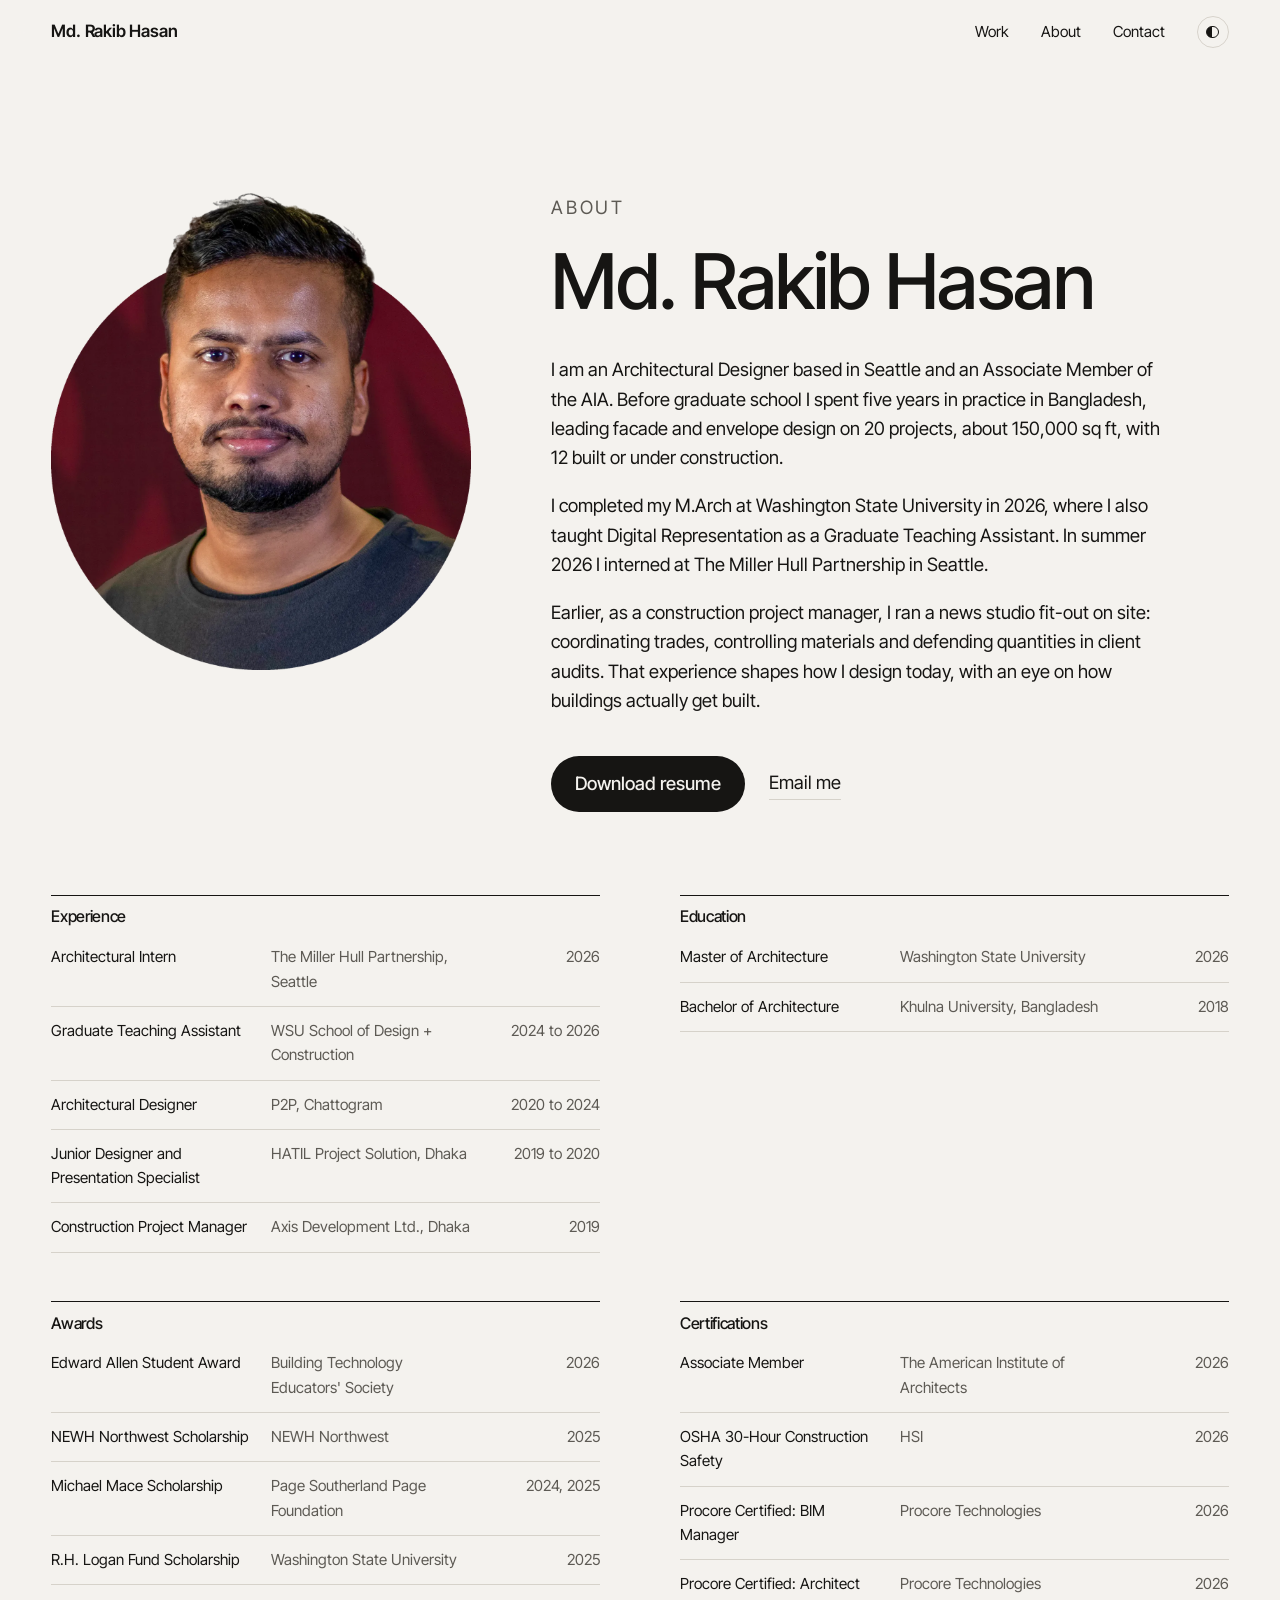
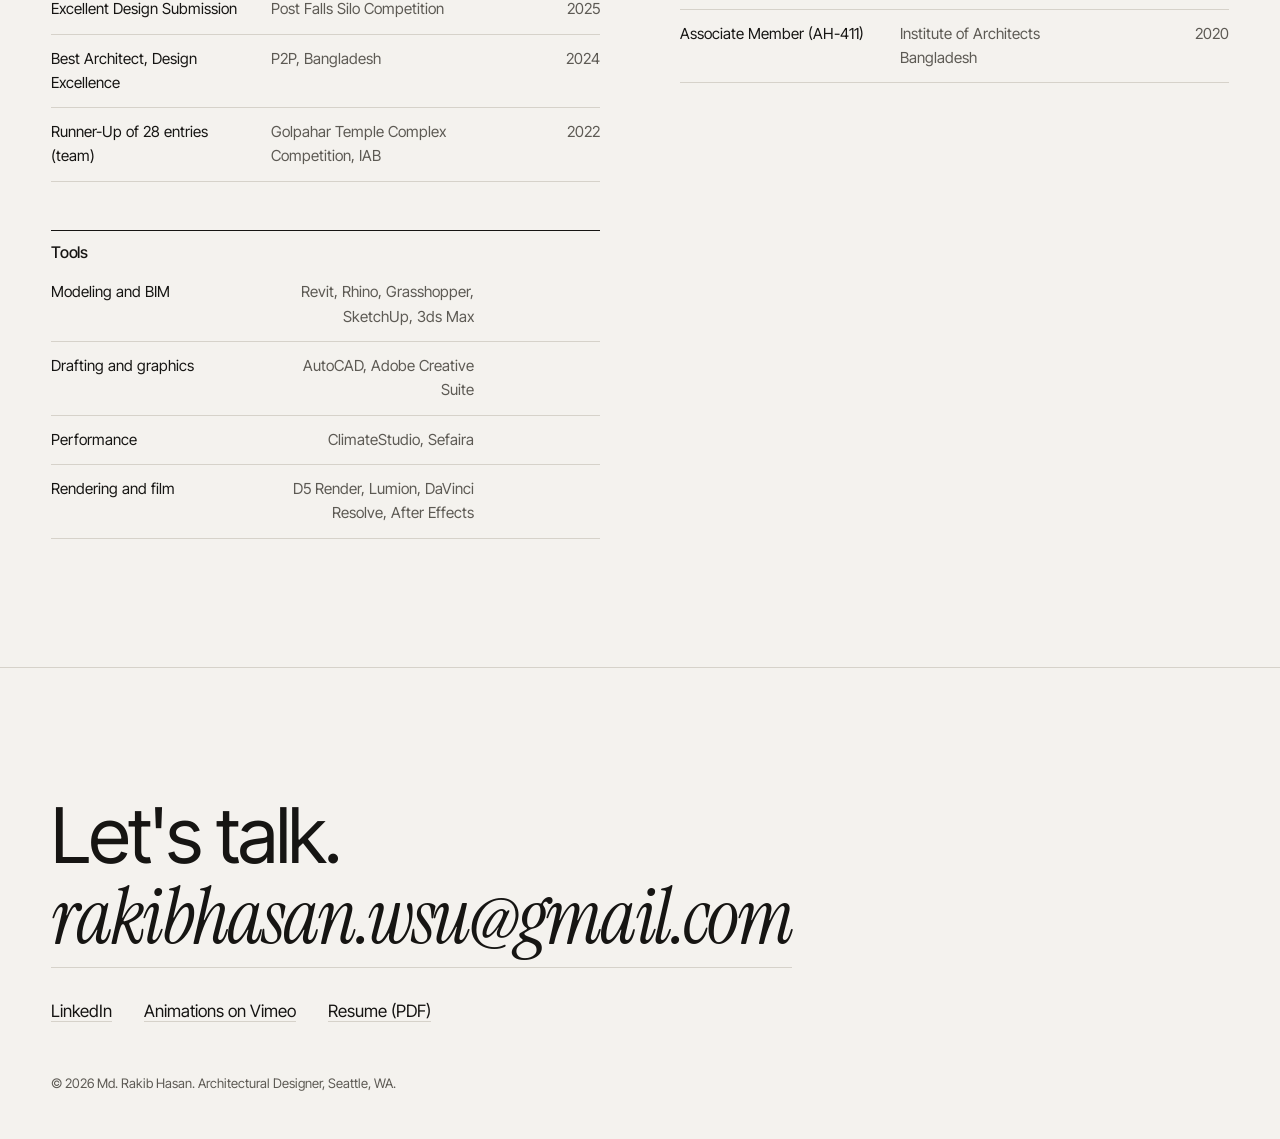
==== docs/about/index.html @ 29827cb5 "Add Washington State University to R.H. Logan award Co-Authored-By: Claude Opus 5 <noreply@anthropic" ====
<!doctype html>
<html lang="en">
<head>
<meta charset="utf-8">
<meta name="viewport" content="width=device-width, initial-scale=1">
<title>About | Md. Rakib Hasan</title>
<meta name="description" content="I am an Architectural Designer based in Seattle and an Associate Member of the AIA. Before graduate school I spent five years in practice in Bangladesh, leading facade and envelope design on 20 projects, about 150,000 sq ft, with 12 built or under construction.">
<link rel="canonical" href="https://rakibhasan.net/about/">
<meta property="og:title" content="About | Md. Rakib Hasan">
<meta property="og:description" content="I am an Architectural Designer based in Seattle and an Associate Member of the AIA. Before graduate school I spent five years in practice in Bangladesh, leading facade and envelope design on 20 projects, about 150,000 sq ft, with 12 built or under construction.">
<meta property="og:type" content="website">
<link rel="icon" href="data:image/svg+xml,%3Csvg xmlns='http://www.w3.org/2000/svg' viewBox='0 0 32 32'%3E%3Crect width='32' height='32' rx='6' fill='%23161513'/%3E%3Ctext x='16' y='22' font-family='Arial' font-size='14' font-weight='700' fill='%23f4f2ee' text-anchor='middle'%3ERH%3C/text%3E%3C/svg%3E">
<link rel="preconnect" href="https://fonts.googleapis.com">
<link rel="preconnect" href="https://fonts.gstatic.com" crossorigin>
<link rel="stylesheet" href="https://fonts.googleapis.com/css2?family=Inter+Tight:wght@300;400;500;600&family=Instrument+Serif:ital@0;1&display=swap">
<link rel="stylesheet" href="../assets/css/style.css">
</head>
<body>
<header class="bar">
  <a class="mark" href="../index.html">Md. Rakib Hasan</a>
  <nav><a href="../index.html#work">Work</a><a href="../about/">About</a><a href="mailto:rakibhasan.wsu@gmail.com">Contact</a>
  <button class="theme" type="button" aria-label="Toggle dark mode"><span></span></button></nav>
</header>
<main>
<section class="about">
  <div class="about-photo reveal"><img class="" src="../assets/img/about/headshot-1200.webp" srcset="../assets/img/about/headshot-1200.webp 1200w, ../assets/img/about/headshot-2400.webp 2400w" sizes="(min-width: 900px) 30vw, 60vw" width="1908" height="2167" alt="Md. Rakib Hasan" fetchpriority="high" decoding="async"></div>
  <div class="about-text">
    <p class="eyebrow">About</p>
    <h1>Md. Rakib Hasan</h1>
    <p>I am an Architectural Designer based in Seattle and an Associate Member of the AIA. Before graduate school I spent five years in practice in Bangladesh, leading facade and envelope design on 20 projects, about 150,000 sq ft, with 12 built or under construction.</p><p>I completed my M.Arch at Washington State University in 2026, where I also taught Digital Representation as a Graduate Teaching Assistant. In summer 2026 I interned at The Miller Hull Partnership in Seattle.</p><p>Earlier, as a construction project manager, I ran a news studio fit-out on site: coordinating trades, controlling materials and defending quantities in client audits. That experience shapes how I design today, with an eye on how buildings actually get built.</p>
    <p class="cta"><a class="btn" href="../assets/Md-Rakib-Hasan-Resume.pdf" target="_blank" rel="noopener">Download resume</a>
    <a class="link" href="mailto:rakibhasan.wsu@gmail.com">Email me</a></p>
  </div>
</section>
<section class="cv">
  <div class="cv-block reveal"><h2>Experience</h2><ul><li><span>Architectural Intern</span><span>The Miller Hull Partnership, Seattle</span><span>2026</span></li><li><span>Graduate Teaching Assistant</span><span>WSU School of Design + Construction</span><span>2024 to 2026</span></li><li><span>Architectural Designer</span><span>P2P, Chattogram</span><span>2020 to 2024</span></li><li><span>Junior Designer and Presentation Specialist</span><span>HATIL Project Solution, Dhaka</span><span>2019 to 2020</span></li><li><span>Construction Project Manager</span><span>Axis Development Ltd., Dhaka</span><span>2019</span></li></ul></div>
  <div class="cv-block reveal"><h2>Education</h2><ul><li><span>Master of Architecture</span><span>Washington State University</span><span>2026</span></li><li><span>Bachelor of Architecture</span><span>Khulna University, Bangladesh</span><span>2018</span></li></ul></div>
  <div class="cv-block reveal"><h2>Awards</h2><ul><li><span>Edward Allen Student Award</span><span>Building Technology Educators&#x27; Society</span><span>2026</span></li><li><span>NEWH Northwest Scholarship</span><span>NEWH Northwest</span><span>2025</span></li><li><span>Michael Mace Scholarship</span><span>Page Southerland Page Foundation</span><span>2024, 2025</span></li><li><span>R.H. Logan Fund Scholarship</span><span>Washington State University</span><span>2025</span></li><li><span>Excellent Design Submission</span><span>Post Falls Silo Competition</span><span>2025</span></li><li><span>Best Architect, Design Excellence</span><span>P2P, Bangladesh</span><span>2024</span></li><li><span>Runner-Up of 28 entries (team)</span><span>Golpahar Temple Complex Competition, IAB</span><span>2022</span></li></ul></div>
  <div class="cv-block reveal"><h2>Certifications</h2><ul><li><span>Associate Member</span><span>The American Institute of Architects</span><span>2026</span></li><li><span>OSHA 30-Hour Construction Safety</span><span>HSI</span><span>2026</span></li><li><span>Procore Certified: BIM Manager</span><span>Procore Technologies</span><span>2026</span></li><li><span>Procore Certified: Architect</span><span>Procore Technologies</span><span>2026</span></li><li><span>Associate Member (AH-411)</span><span>Institute of Architects Bangladesh</span><span>2020</span></li></ul></div>
  <div class="cv-block reveal"><h2>Tools</h2><ul><li><span>Modeling and BIM</span><span>Revit, Rhino, Grasshopper, SketchUp, 3ds Max</span></li><li><span>Drafting and graphics</span><span>AutoCAD, Adobe Creative Suite</span></li><li><span>Performance</span><span>ClimateStudio, Sefaira</span></li><li><span>Rendering and film</span><span>D5 Render, Lumion, DaVinci Resolve, After Effects</span></li></ul></div>
</section>
</main>
<footer class="foot" id="contact">
  <p class="foot-big">Let's talk.<br><a href="mailto:rakibhasan.wsu@gmail.com">rakibhasan.wsu@gmail.com</a></p>
  <ul>
    <li><a href="https://www.linkedin.com/in/rakibwsu" target="_blank" rel="noopener">LinkedIn</a></li>
    <li><a href="https://vimeo.com/showcase/10005099" target="_blank" rel="noopener">Animations on Vimeo</a></li>
    <li><a href="../assets/Md-Rakib-Hasan-Resume.pdf" target="_blank" rel="noopener">Resume (PDF)</a></li>
  </ul>
  <p class="small">&copy; 2026 Md. Rakib Hasan. Architectural Designer, Seattle, WA.</p>
</footer>
<div class="lightbox" hidden><button type="button" aria-label="Close">&times;</button><img alt=""></div>
<script src="../assets/js/main.js"></script>
</body>
</html>
---- docs/assets/css/style.css ----
/* Md. Rakib Hasan portfolio. Tokens first; dark mode swaps tokens only. */
:root {
  --bg: #f4f2ee;
  --bg-2: #ebe8e2;
  --ink: #161513;
  --ink-2: #5d5a54;
  --line: #d6d2ca;
  --accent: #b0512f;
  --sans: "Inter Tight", "Helvetica Neue", Arial, sans-serif;
  --serif: "Instrument Serif", Georgia, "Times New Roman", serif;
  --pad: clamp(1.25rem, 4vw, 3.5rem);
  --max: 1440px;
  color-scheme: light;
}
:root[data-theme="dark"] {
  --bg: #121210; --bg-2: #1c1b19; --ink: #efece6; --ink-2: #a19d95; --line: #2f2d29; --accent: #e0835d;
  color-scheme: dark;
}
@media (prefers-color-scheme: dark) {
  :root:not([data-theme="light"]) {
    --bg: #121210; --bg-2: #1c1b19; --ink: #efece6; --ink-2: #a19d95; --line: #2f2d29; --accent: #e0835d;
    color-scheme: dark;
  }
}

*, *::before, *::after { box-sizing: border-box; }
html { scroll-behavior: smooth; }
body {
  margin: 0; background: var(--bg); color: var(--ink);
  font: 400 1.0625rem/1.6 var(--sans); -webkit-font-smoothing: antialiased;
  transition: background .3s, color .3s;
}
img { display: block; max-width: 100%; height: auto; }
a { color: inherit; text-decoration: none; }
h1, h2, h3 { font-weight: 500; letter-spacing: -0.02em; line-height: 1.05; margin: 0; }
em { font-family: var(--serif); font-style: italic; font-weight: 400; }
.eyebrow { font-size: .78rem; letter-spacing: .14em; text-transform: uppercase; color: var(--ink-2); margin: 0 0 1.25rem; }
.small { font-size: .82rem; color: var(--ink-2); }

/* Top bar */
.bar {
  position: sticky; top: 0; z-index: 20; display: flex; justify-content: space-between; align-items: center;
  padding: 1rem var(--pad); background: color-mix(in srgb, var(--bg) 82%, transparent);
  backdrop-filter: blur(14px); -webkit-backdrop-filter: blur(14px); border-bottom: 1px solid transparent;
  transition: border-color .3s;
}
.bar.scrolled { border-color: var(--line); }
.mark { font-weight: 600; letter-spacing: -0.01em; }
.bar nav { display: flex; gap: clamp(1rem, 2.5vw, 2rem); align-items: center; font-size: .95rem; }
.bar nav a { position: relative; }
.bar nav a::after { content: ""; position: absolute; left: 0; bottom: -2px; width: 100%; height: 1px; background: currentColor; transform: scaleX(0); transform-origin: left; transition: transform .3s; }
.bar nav a:hover::after { transform: scaleX(1); }
@media (max-width: 480px) {
  .bar nav { gap: .9rem; font-size: .88rem; }
  .bar nav a[href^="mailto:"] { display: none; }
}
.theme { width: 2rem; height: 2rem; border: 1px solid var(--line); border-radius: 50%; background: none; cursor: pointer; display: grid; place-items: center; padding: 0; }
.theme span { width: .8rem; height: .8rem; border-radius: 50%; background: linear-gradient(90deg, var(--ink) 50%, transparent 50%); border: 1.5px solid var(--ink); }

/* Home intro */
.intro { max-width: var(--max); margin: 0 auto; padding: clamp(4rem, 12vw, 10rem) var(--pad) clamp(3rem, 8vw, 6rem); }
.intro h1 { font-size: clamp(2.6rem, 7.2vw, 6.6rem); max-width: 14ch; }
.lede { font-size: clamp(1.1rem, 1.6vw, 1.35rem); color: var(--ink-2); max-width: 46ch; margin: 2rem 0 0; }
.cta { display: flex; gap: 1.5rem; align-items: center; margin-top: 2.5rem; flex-wrap: wrap; }
.btn { background: var(--ink); color: var(--bg); padding: .85rem 1.5rem; border-radius: 999px; font-weight: 500; transition: transform .2s, background .2s; }
.btn:hover { transform: translateY(-2px); background: var(--accent); }
.link { border-bottom: 1px solid var(--line); padding-bottom: 2px; }
.link:hover { border-color: var(--ink); }

/* Work grid */
.work { max-width: var(--max); margin: 0 auto; padding: 0 var(--pad) clamp(4rem, 10vw, 8rem); }
.section-head { display: flex; justify-content: space-between; align-items: baseline; border-top: 1px solid var(--line); padding-top: 1rem; margin-bottom: 2.5rem; color: var(--ink-2); }
.section-head h2 { font-size: 1rem; color: var(--ink); }
.work-grid { list-style: none; margin: 0; padding: 0; display: grid; gap: clamp(2.5rem, 5vw, 4.5rem) clamp(1.25rem, 3vw, 2.5rem); grid-template-columns: 1fr; }
@media (min-width: 900px) {
  .work-grid { grid-template-columns: repeat(2, 1fr); }
  .work-item:first-child { grid-column: 1 / -1; }
  .work-item:nth-child(3n + 4) { grid-column: 1 / -1; }
}
.work-item figure { margin: 0; overflow: hidden; border-radius: 4px; background: var(--bg-2); aspect-ratio: 4 / 3; }
.work-item:first-child figure { aspect-ratio: 21 / 9; }
.work-item figure img { width: 100%; height: 100%; object-fit: cover; transition: transform 1.2s cubic-bezier(.2,.7,.2,1); }
.work-item a:hover img { transform: scale(1.04); }
.work-meta { display: grid; grid-template-columns: auto 1fr; column-gap: 1rem; margin-top: 1rem; align-items: baseline; }
.work-meta .num { font-size: .8rem; color: var(--ink-2); grid-row: span 2; }
.work-meta h3 { font-size: clamp(1.5rem, 2.6vw, 2.2rem); }
.work-meta p { margin: .25rem 0 0; color: var(--ink-2); font-size: .95rem; }

/* Project page */
.project-hero { position: relative; height: min(88vh, 900px); overflow: hidden; background: #000; }
.hero-img { width: 100%; height: 100%; object-fit: cover; opacity: .92; }
.hero-title { position: absolute; inset: auto 0 0 0; padding: clamp(2rem, 6vw, 4.5rem) var(--pad); color: #f4f2ee; background: linear-gradient(transparent, rgba(0,0,0,.55)); }
.hero-title .eyebrow { color: rgba(244,242,238,.75); }
.hero-title h1 { font-size: clamp(3rem, 10vw, 9rem); }
.hero-title p:last-child { font-family: var(--serif); font-style: italic; font-size: clamp(1.25rem, 2.4vw, 2rem); margin: .5rem 0 0; }

.project-intro { max-width: var(--max); margin: 0 auto; padding: clamp(3rem, 8vw, 6rem) var(--pad); display: grid; gap: 3rem; }
@media (min-width: 900px) { .project-intro { grid-template-columns: 1fr 2fr; } }
.meta { margin: 0; display: grid; gap: 1rem; align-content: start; }
.meta div { border-top: 1px solid var(--line); padding-top: .6rem; }
.meta dt { font-size: .75rem; letter-spacing: .12em; text-transform: uppercase; color: var(--ink-2); }
.meta dd { margin: .2rem 0 0; }
.intro-text p { font-size: clamp(1.15rem, 1.7vw, 1.45rem); line-height: 1.5; margin: 0 0 1.25rem; max-width: 52ch; }
.facts { display: grid; grid-template-columns: repeat(auto-fit, minmax(180px, 1fr)); gap: 1.25rem; margin-top: 2.5rem; }
.fact { background: var(--bg-2); border-radius: 4px; padding: 1.1rem 1.25rem; }
.fact span { display: block; font-size: .75rem; letter-spacing: .12em; text-transform: uppercase; color: var(--ink-2); }
.fact strong { display: block; font-weight: 500; font-size: 1.1rem; margin-top: .35rem; line-height: 1.3; }

.chapter { max-width: var(--max); margin: 0 auto; padding: 0 var(--pad) clamp(3.5rem, 8vw, 6.5rem); }
.chapter-text { display: grid; gap: 1rem; border-top: 1px solid var(--line); padding-top: 1.25rem; margin-bottom: 2rem; }
@media (min-width: 900px) { .chapter-text { grid-template-columns: 1fr 2fr; } }
.chapter-text h2 { font-size: clamp(1.6rem, 3vw, 2.4rem); }
.chapter-text p { margin: 0; color: var(--ink-2); max-width: 60ch; }
.chapter-figs { display: grid; gap: 2rem; }
figure { margin: 0; }
figcaption { font-size: .85rem; color: var(--ink-2); margin-top: .6rem; }
.zoom img { cursor: zoom-in; border-radius: 4px; background: #fff; }

.gallery { max-width: var(--max); margin: 0 auto; padding: 0 var(--pad) clamp(3.5rem, 8vw, 6rem); }
.gallery h2, .table-wrap h2 { font-size: clamp(1.6rem, 3vw, 2.4rem); border-top: 1px solid var(--line); padding-top: 1.25rem; margin-bottom: 2rem; }
.masonry { columns: 2 220px; column-gap: 1.25rem; }
@media (min-width: 1100px) { .masonry { columns: 4; } }
.masonry figure { break-inside: avoid; margin-bottom: 1.5rem; }
.masonry figcaption strong { display: block; color: var(--ink); font-weight: 500; }

.table-wrap { max-width: var(--max); margin: 0 auto; padding: 0 var(--pad) clamp(3.5rem, 8vw, 6rem); }
.scroll { overflow-x: auto; }
table { width: 100%; border-collapse: collapse; font-size: .95rem; min-width: 640px; }
th { text-align: left; font-weight: 500; font-size: .75rem; letter-spacing: .12em; text-transform: uppercase; color: var(--ink-2); padding: .6rem .75rem .6rem 0; border-bottom: 1px solid var(--ink); }
td { padding: .7rem .75rem .7rem 0; border-bottom: 1px solid var(--line); }

.next { display: block; max-width: var(--max); margin: 0 auto; padding: clamp(3rem, 8vw, 6rem) var(--pad); border-top: 1px solid var(--line); }
.next span { display: block; color: var(--ink-2); font-size: .9rem; }
.next strong { font-weight: 500; font-size: clamp(2.5rem, 8vw, 7rem); letter-spacing: -0.03em; line-height: 1; transition: color .3s; }
.next:hover strong { color: var(--accent); }

/* About */
.about { max-width: var(--max); margin: 0 auto; padding: clamp(3rem, 10vw, 8rem) var(--pad) 4rem; display: grid; gap: clamp(2rem, 6vw, 5rem); align-items: start; }
@media (min-width: 900px) { .about { grid-template-columns: 1fr 1.6fr; } }
.about-photo img { width: min(100%, 420px); height: auto; }
.about-text h1 { font-size: clamp(2.6rem, 6vw, 5rem); margin-bottom: 2rem; }
.about-text p { font-size: 1.15rem; max-width: 56ch; }
.cv { max-width: var(--max); margin: 0 auto; padding: 0 var(--pad) clamp(4rem, 10vw, 8rem); display: grid; gap: 3rem; }
@media (min-width: 900px) { .cv { grid-template-columns: repeat(2, 1fr); column-gap: 5rem; } }
.cv h2 { font-size: 1rem; border-top: 1px solid var(--ink); padding-top: .8rem; margin-bottom: .5rem; }
.cv ul { list-style: none; margin: 0; padding: 0; }
.cv li { display: grid; grid-template-columns: 1.3fr 1.3fr .7fr; gap: 1rem; padding: .75rem 0; border-bottom: 1px solid var(--line); font-size: .95rem; }
.cv li span:not(:first-child) { color: var(--ink-2); }
.cv li span:last-child { text-align: right; }

/* Footer */
.foot { max-width: var(--max); margin: 0 auto; padding: clamp(4rem, 10vw, 8rem) var(--pad) 2rem; border-top: 1px solid var(--line); }
.foot-big { font-size: clamp(2.2rem, 6vw, 5rem); letter-spacing: -0.03em; line-height: 1.05; margin: 0 0 2.5rem; }
.foot-big a { font-family: var(--serif); font-style: italic; border-bottom: 1px solid var(--line); overflow-wrap: anywhere; }
.foot-big a:hover { color: var(--accent); }
.foot ul { list-style: none; padding: 0; margin: 0 0 3rem; display: flex; gap: 2rem; flex-wrap: wrap; }
.foot li a { border-bottom: 1px solid var(--line); }

/* Lightbox */
.lightbox { position: fixed; inset: 0; z-index: 50; background: rgba(10,10,9,.94); display: grid; place-items: center; padding: 3vw; overflow: auto; }
.lightbox[hidden] { display: none; }
.lightbox img { max-width: 100%; max-height: 92vh; object-fit: contain; cursor: zoom-out; }
.lightbox.full img { max-width: none; max-height: none; width: 220%; }
.lightbox button { position: fixed; top: 1rem; right: 1.25rem; background: none; border: 0; color: #fff; font-size: 2.5rem; cursor: pointer; line-height: 1; }

/* Motion */
/* Content stays visible unless JS is running and can reveal it. */
.js .reveal { opacity: 0; transform: translateY(24px); transition: opacity .9s ease, transform .9s cubic-bezier(.2,.7,.2,1); }
.js .reveal.in { opacity: 1; transform: none; }
@media (prefers-reduced-motion: reduce) {
  html { scroll-behavior: auto; }
  .reveal { opacity: 1; transform: none; transition: none; }
  .work-item figure img { transition: none; }
}
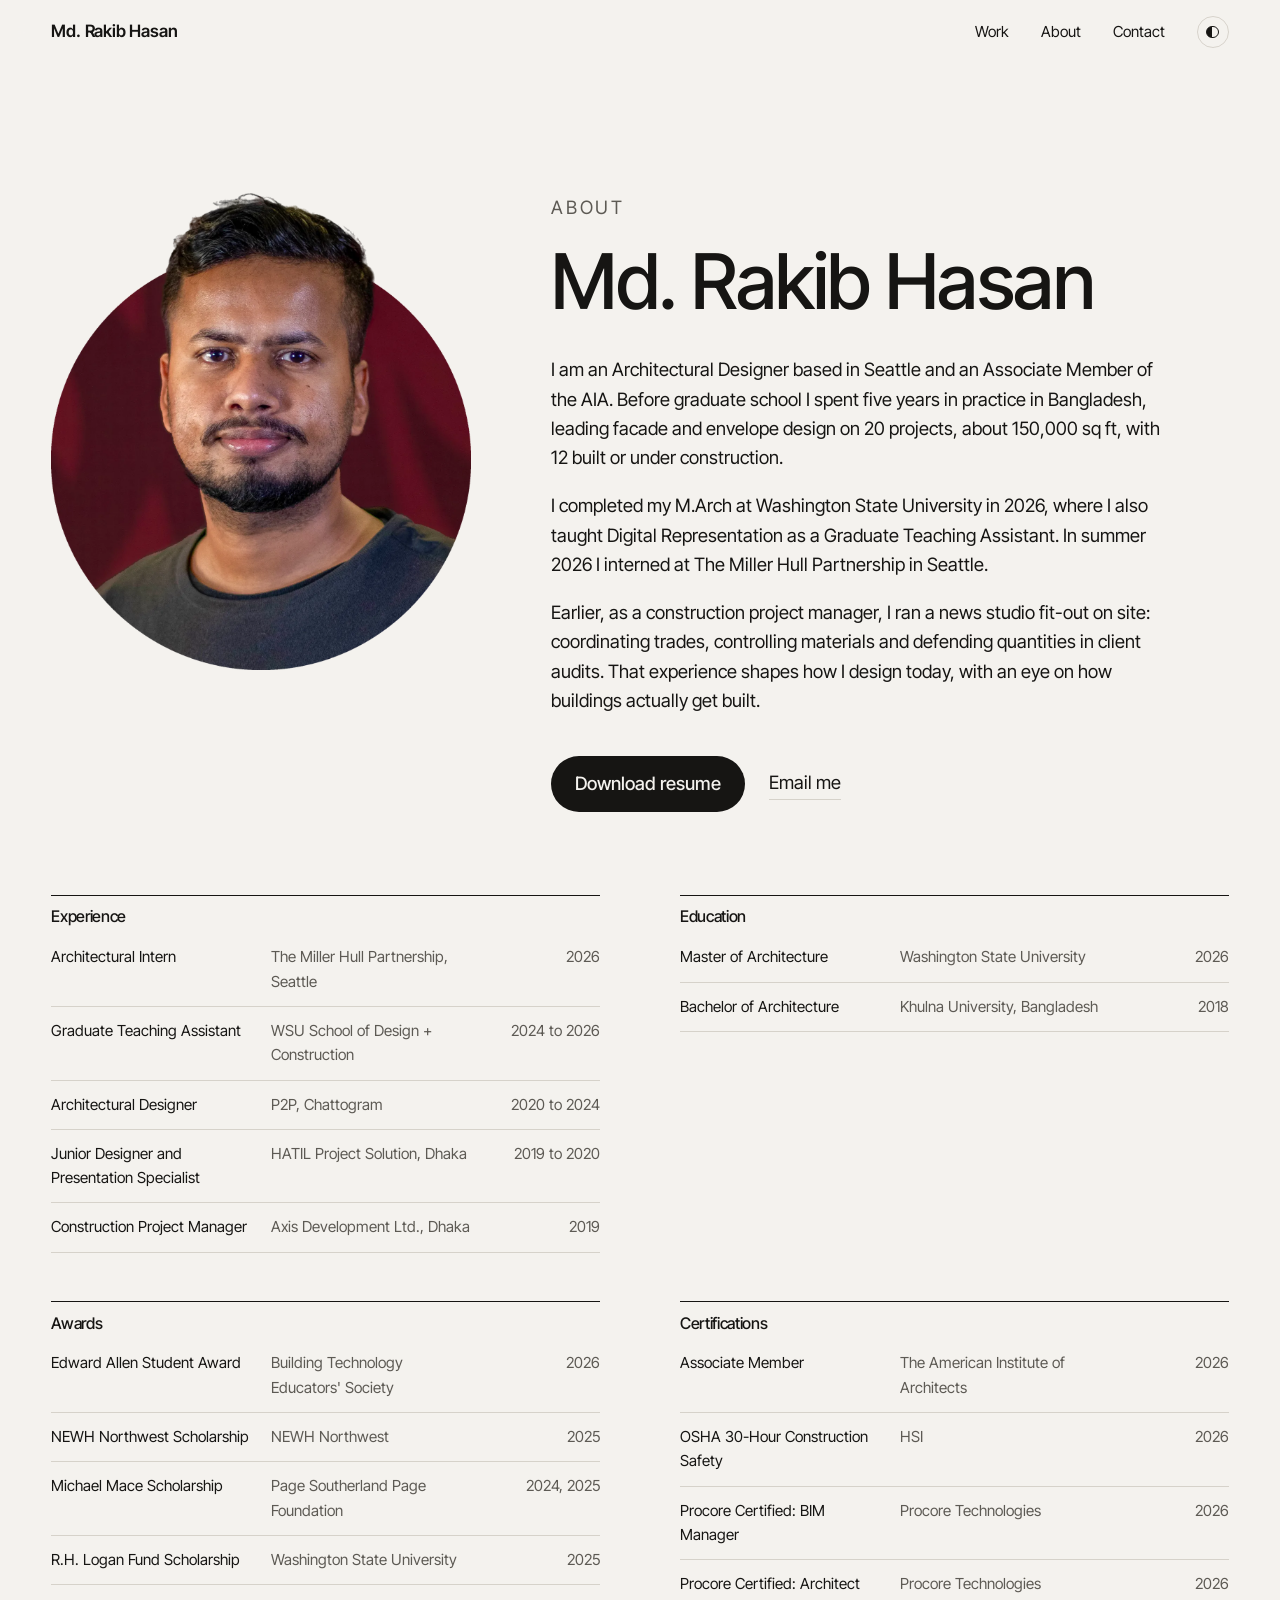
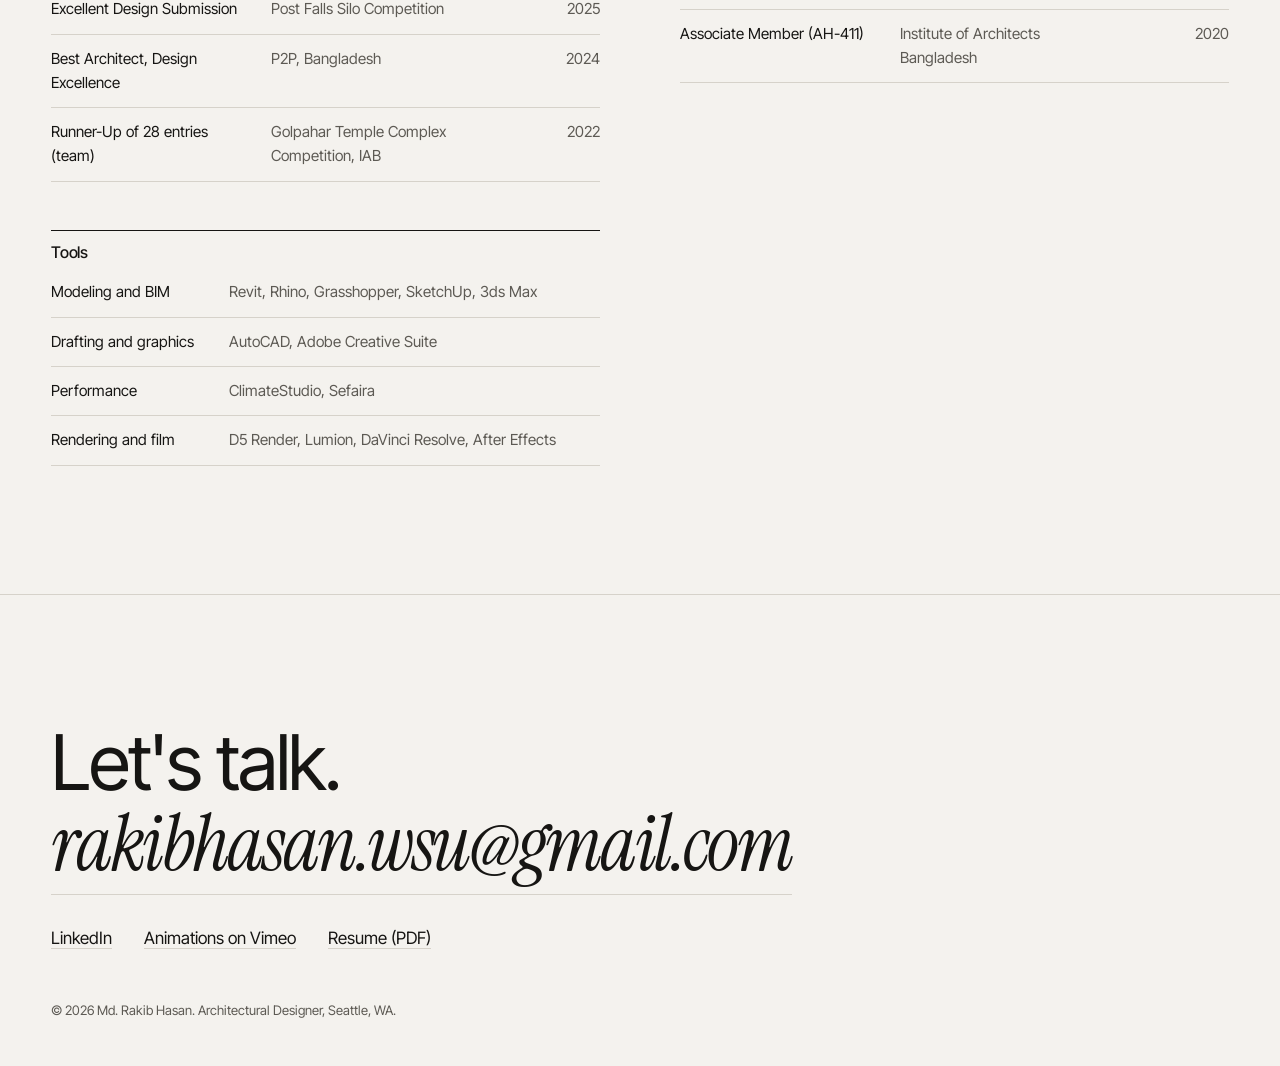
==== commit b6a3370b: "Give About page Tools list its own two-column layout Co-Authored-By: Claude Opus 5 <noreply@anthropi" ====
--- a/docs/about/index.html
+++ b/docs/about/index.html
@@ -37,7 +37,7 @@
   <div class="cv-block reveal"><h2>Education</h2><ul><li><span>Master of Architecture</span><span>Washington State University</span><span>2026</span></li><li><span>Bachelor of Architecture</span><span>Khulna University, Bangladesh</span><span>2018</span></li></ul></div>
   <div class="cv-block reveal"><h2>Awards</h2><ul><li><span>Edward Allen Student Award</span><span>Building Technology Educators&#x27; Society</span><span>2026</span></li><li><span>NEWH Northwest Scholarship</span><span>NEWH Northwest</span><span>2025</span></li><li><span>Michael Mace Scholarship</span><span>Page Southerland Page Foundation</span><span>2024, 2025</span></li><li><span>R.H. Logan Fund Scholarship</span><span>Washington State University</span><span>2025</span></li><li><span>Excellent Design Submission</span><span>Post Falls Silo Competition</span><span>2025</span></li><li><span>Best Architect, Design Excellence</span><span>P2P, Bangladesh</span><span>2024</span></li><li><span>Runner-Up of 28 entries (team)</span><span>Golpahar Temple Complex Competition, IAB</span><span>2022</span></li></ul></div>
   <div class="cv-block reveal"><h2>Certifications</h2><ul><li><span>Associate Member</span><span>The American Institute of Architects</span><span>2026</span></li><li><span>OSHA 30-Hour Construction Safety</span><span>HSI</span><span>2026</span></li><li><span>Procore Certified: BIM Manager</span><span>Procore Technologies</span><span>2026</span></li><li><span>Procore Certified: Architect</span><span>Procore Technologies</span><span>2026</span></li><li><span>Associate Member (AH-411)</span><span>Institute of Architects Bangladesh</span><span>2020</span></li></ul></div>
-  <div class="cv-block reveal"><h2>Tools</h2><ul><li><span>Modeling and BIM</span><span>Revit, Rhino, Grasshopper, SketchUp, 3ds Max</span></li><li><span>Drafting and graphics</span><span>AutoCAD, Adobe Creative Suite</span></li><li><span>Performance</span><span>ClimateStudio, Sefaira</span></li><li><span>Rendering and film</span><span>D5 Render, Lumion, DaVinci Resolve, After Effects</span></li></ul></div>
+  <div class="cv-block cv-tools reveal"><h2>Tools</h2><ul><li><span>Modeling and BIM</span><span>Revit, Rhino, Grasshopper, SketchUp, 3ds Max</span></li><li><span>Drafting and graphics</span><span>AutoCAD, Adobe Creative Suite</span></li><li><span>Performance</span><span>ClimateStudio, Sefaira</span></li><li><span>Rendering and film</span><span>D5 Render, Lumion, DaVinci Resolve, After Effects</span></li></ul></div>
 </section>
 </main>
 <footer class="foot" id="contact">
--- a/docs/assets/css/style.css
+++ b/docs/assets/css/style.css
@@ -147,6 +147,9 @@
 .cv li { display: grid; grid-template-columns: 1.3fr 1.3fr .7fr; gap: 1rem; padding: .75rem 0; border-bottom: 1px solid var(--line); font-size: .95rem; }
 .cv li span:not(:first-child) { color: var(--ink-2); }
 .cv li span:last-child { text-align: right; }
+/* Tools: category + tool list only, no organization or year column */
+.cv-tools li { grid-template-columns: 1fr 2.3fr; }
+.cv-tools li span:last-child { text-align: left; }
 
 /* Footer */
 .foot { max-width: var(--max); margin: 0 auto; padding: clamp(4rem, 10vw, 8rem) var(--pad) 2rem; border-top: 1px solid var(--line); }
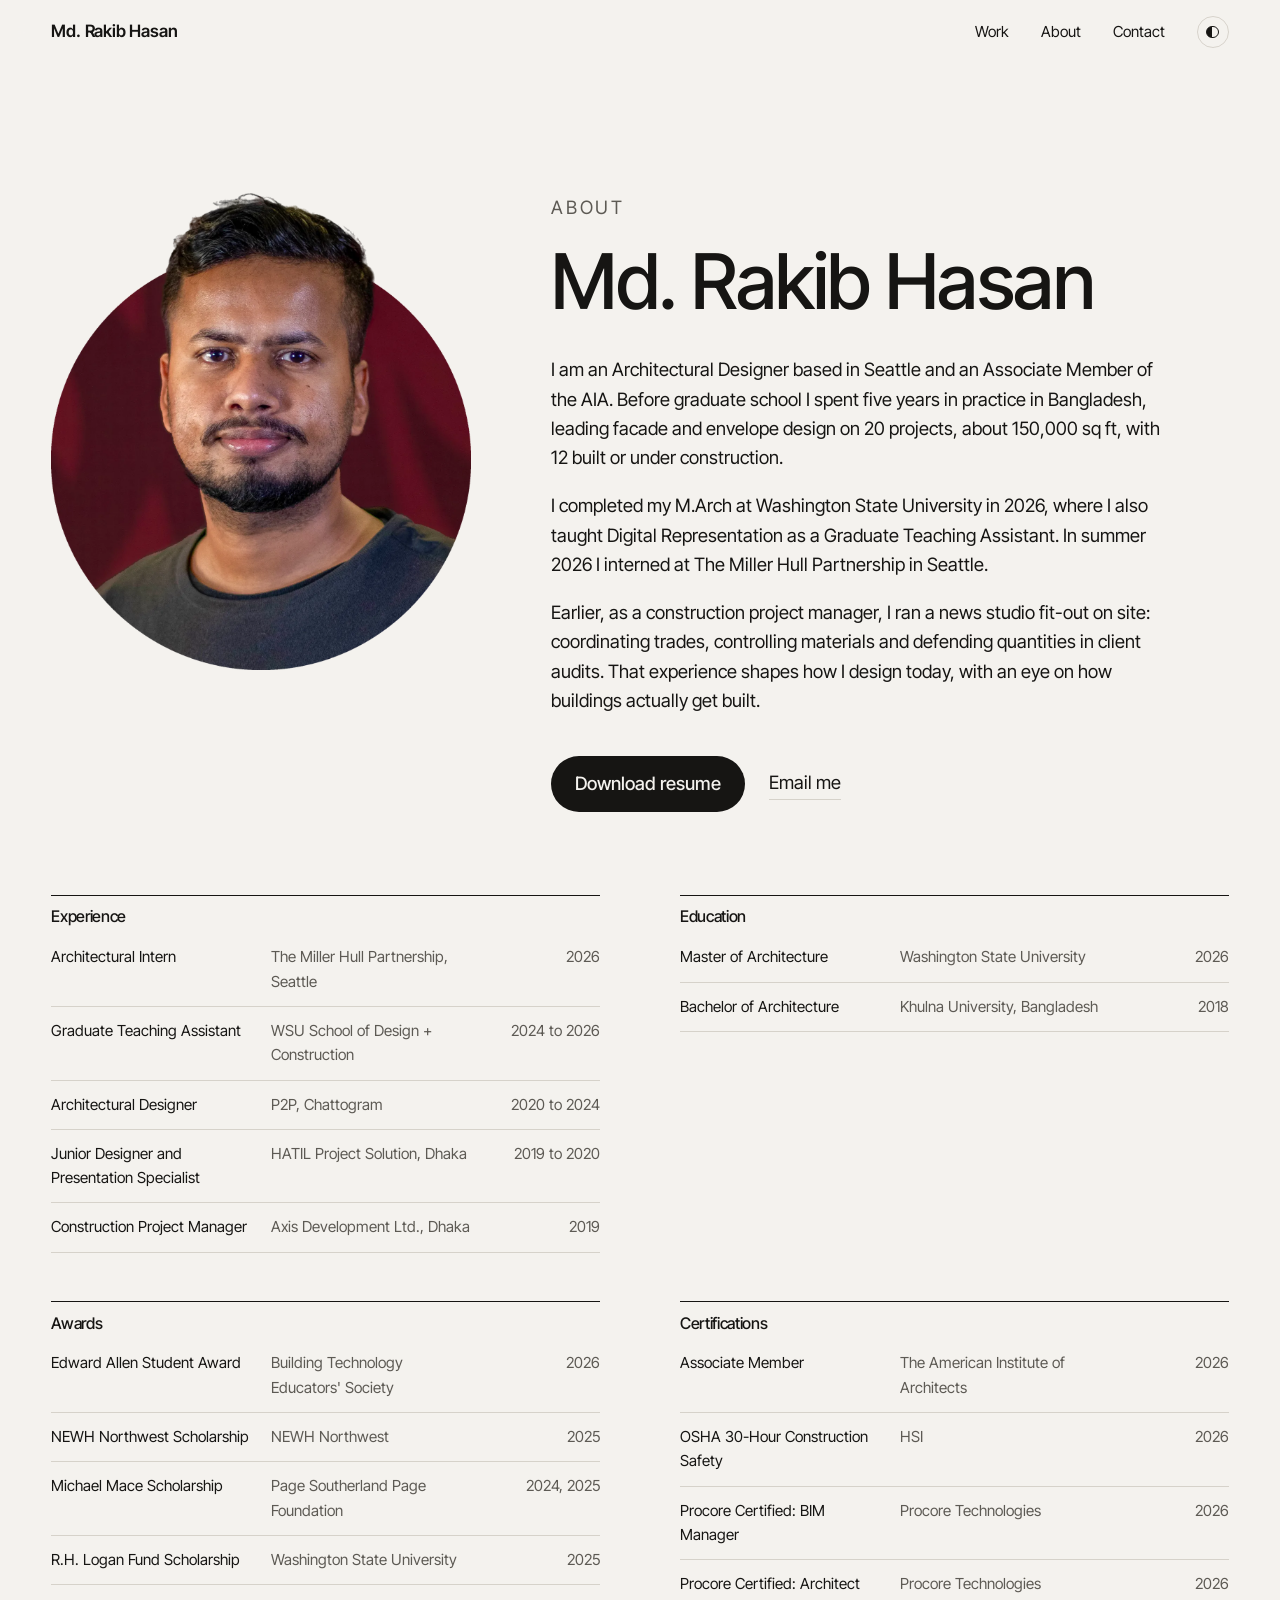
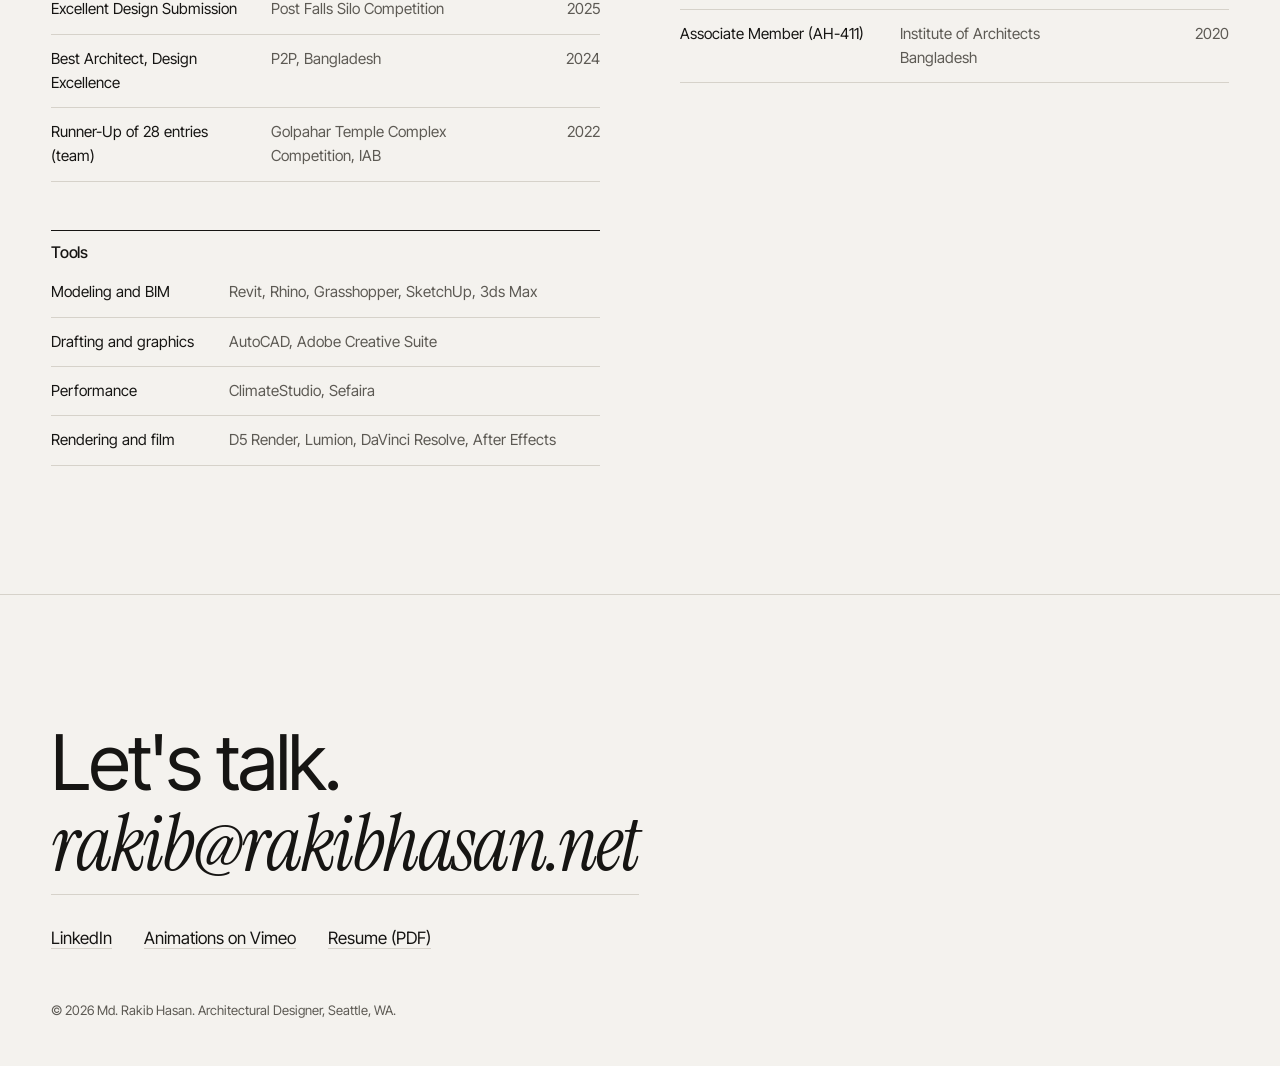
==== commit 0bccf77f: "Use rakib@rakibhasan.net as the public email Co-Authored-By: Claude Opus 5 <noreply@anthropic.com>" ====
--- a/docs/about/index.html
+++ b/docs/about/index.html
@@ -18,7 +18,7 @@
 <body>
 <header class="bar">
   <a class="mark" href="../index.html">Md. Rakib Hasan</a>
-  <nav><a href="../index.html#work">Work</a><a href="../about/">About</a><a href="mailto:rakibhasan.wsu@gmail.com">Contact</a>
+  <nav><a href="../index.html#work">Work</a><a href="../about/">About</a><a href="mailto:rakib@rakibhasan.net">Contact</a>
   <button class="theme" type="button" aria-label="Toggle dark mode"><span></span></button></nav>
 </header>
 <main>
@@ -29,7 +29,7 @@
     <h1>Md. Rakib Hasan</h1>
     <p>I am an Architectural Designer based in Seattle and an Associate Member of the AIA. Before graduate school I spent five years in practice in Bangladesh, leading facade and envelope design on 20 projects, about 150,000 sq ft, with 12 built or under construction.</p><p>I completed my M.Arch at Washington State University in 2026, where I also taught Digital Representation as a Graduate Teaching Assistant. In summer 2026 I interned at The Miller Hull Partnership in Seattle.</p><p>Earlier, as a construction project manager, I ran a news studio fit-out on site: coordinating trades, controlling materials and defending quantities in client audits. That experience shapes how I design today, with an eye on how buildings actually get built.</p>
     <p class="cta"><a class="btn" href="../assets/Md-Rakib-Hasan-Resume.pdf" target="_blank" rel="noopener">Download resume</a>
-    <a class="link" href="mailto:rakibhasan.wsu@gmail.com">Email me</a></p>
+    <a class="link" href="mailto:rakib@rakibhasan.net">Email me</a></p>
   </div>
 </section>
 <section class="cv">
@@ -41,7 +41,7 @@
 </section>
 </main>
 <footer class="foot" id="contact">
-  <p class="foot-big">Let's talk.<br><a href="mailto:rakibhasan.wsu@gmail.com">rakibhasan.wsu@gmail.com</a></p>
+  <p class="foot-big">Let's talk.<br><a href="mailto:rakib@rakibhasan.net">rakib@rakibhasan.net</a></p>
   <ul>
     <li><a href="https://www.linkedin.com/in/rakibwsu" target="_blank" rel="noopener">LinkedIn</a></li>
     <li><a href="https://vimeo.com/showcase/10005099" target="_blank" rel="noopener">Animations on Vimeo</a></li>
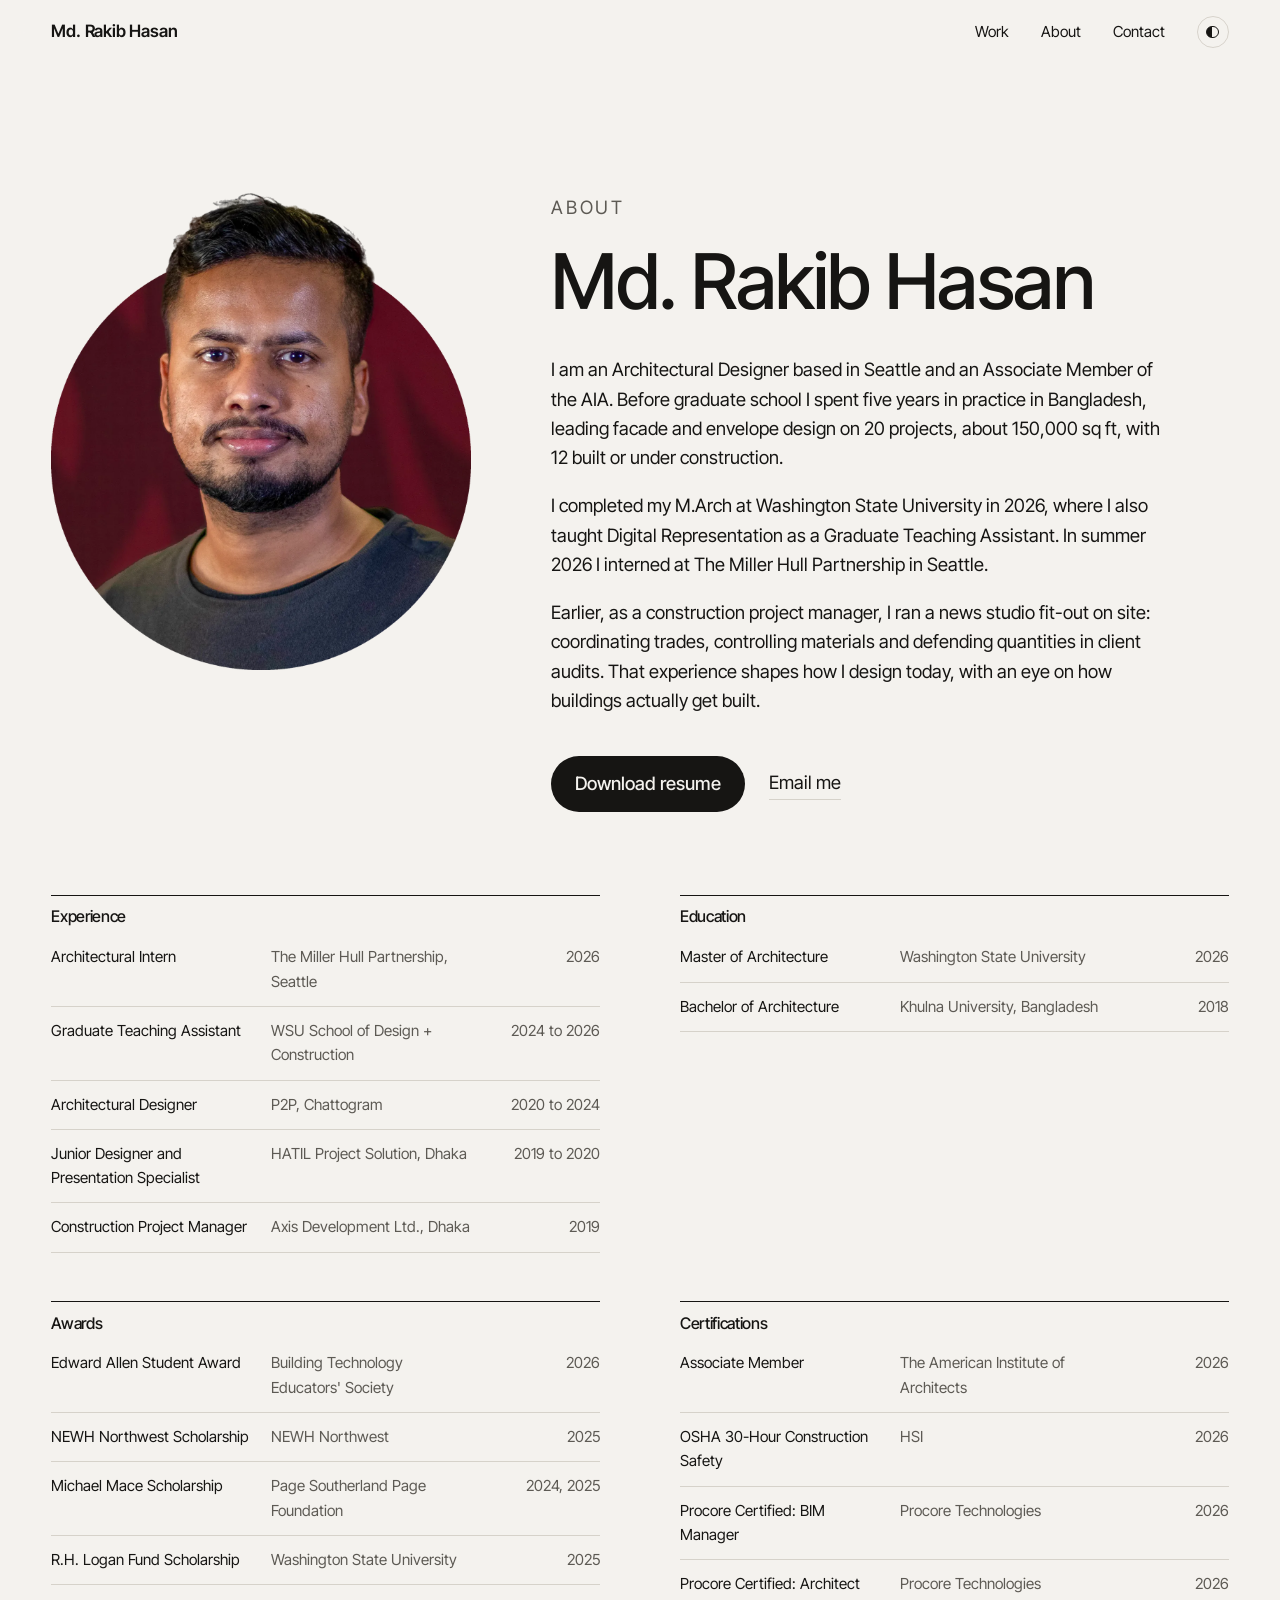
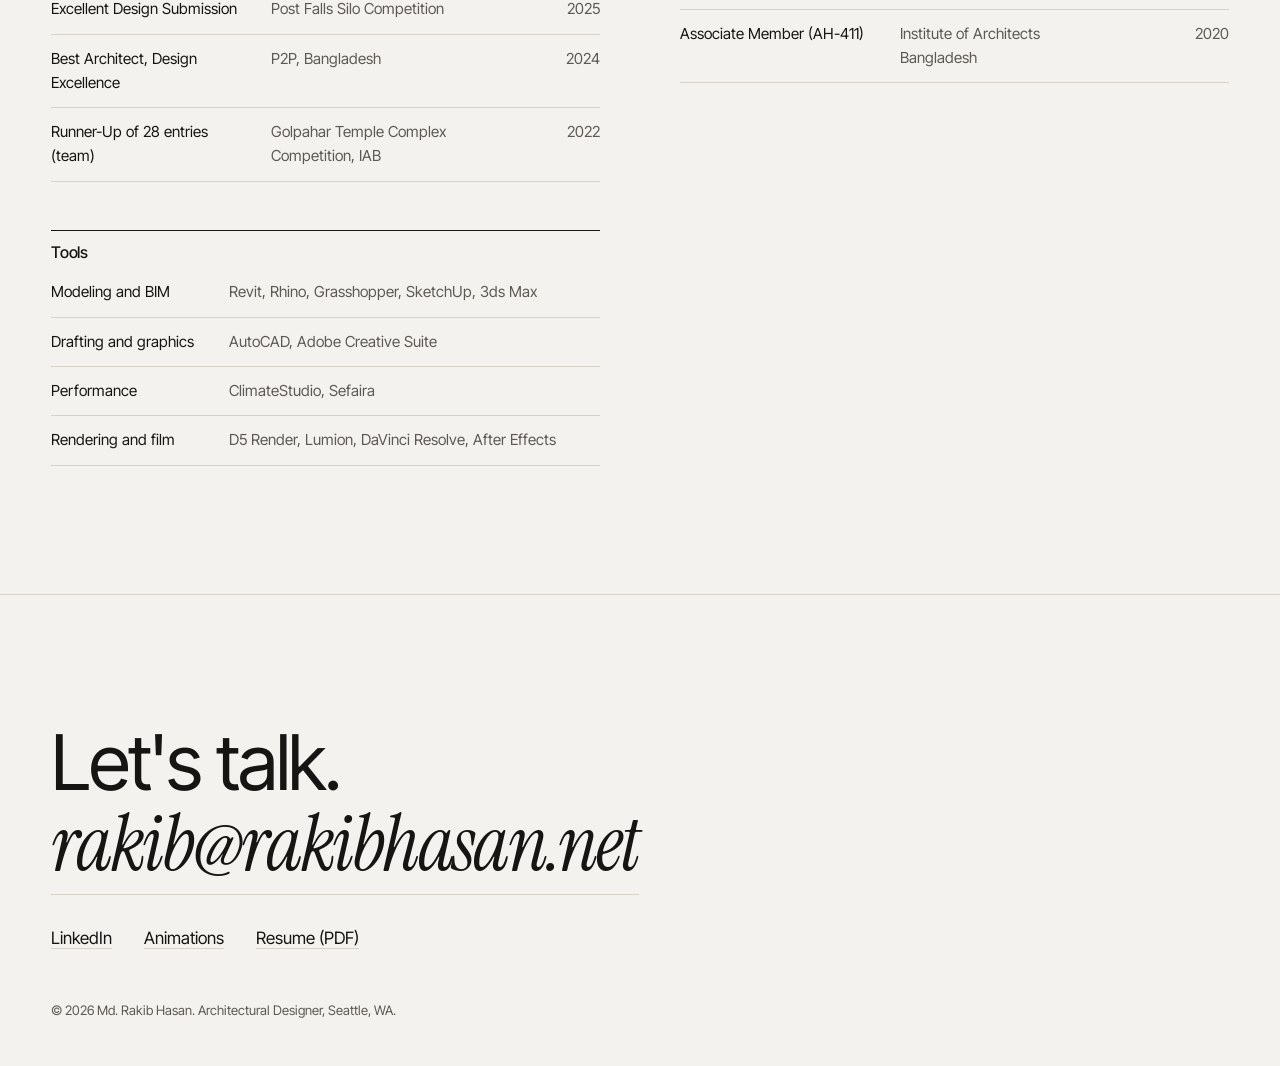
==== commit cc649a28: "Host the P2P animations on the site instead of linking to Vimeo Films section on Professional Work w" ====
--- a/docs/about/index.html
+++ b/docs/about/index.html
@@ -9,6 +9,14 @@
 <meta property="og:title" content="About | Md. Rakib Hasan">
 <meta property="og:description" content="I am an Architectural Designer based in Seattle and an Associate Member of the AIA. Before graduate school I spent five years in practice in Bangladesh, leading facade and envelope design on 20 projects, about 150,000 sq ft, with 12 built or under construction.">
 <meta property="og:type" content="website">
+<meta property="og:url" content="https://rakibhasan.net/about/">
+<meta property="og:site_name" content="Md. Rakib Hasan">
+<meta property="og:image" content="https://rakibhasan.net/assets/og/bridge1400.jpg">
+<meta property="og:image:width" content="1200">
+<meta property="og:image:height" content="627">
+<meta property="og:image:alt" content="About | Md. Rakib Hasan">
+<meta name="twitter:card" content="summary_large_image">
+<meta name="author" content="Md. Rakib Hasan">
 <link rel="icon" href="data:image/svg+xml,%3Csvg xmlns='http://www.w3.org/2000/svg' viewBox='0 0 32 32'%3E%3Crect width='32' height='32' rx='6' fill='%23161513'/%3E%3Ctext x='16' y='22' font-family='Arial' font-size='14' font-weight='700' fill='%23f4f2ee' text-anchor='middle'%3ERH%3C/text%3E%3C/svg%3E">
 <link rel="preconnect" href="https://fonts.googleapis.com">
 <link rel="preconnect" href="https://fonts.gstatic.com" crossorigin>
@@ -44,7 +52,7 @@
   <p class="foot-big">Let's talk.<br><a href="mailto:rakib@rakibhasan.net">rakib@rakibhasan.net</a></p>
   <ul>
     <li><a href="https://www.linkedin.com/in/rakibwsu" target="_blank" rel="noopener">LinkedIn</a></li>
-    <li><a href="https://vimeo.com/showcase/10005099" target="_blank" rel="noopener">Animations on Vimeo</a></li>
+    <li><a href="../work/professional-work/#films">Animations</a></li>
     <li><a href="../assets/Md-Rakib-Hasan-Resume.pdf" target="_blank" rel="noopener">Resume (PDF)</a></li>
   </ul>
   <p class="small">&copy; 2026 Md. Rakib Hasan. Architectural Designer, Seattle, WA.</p>
--- a/docs/assets/css/style.css
+++ b/docs/assets/css/style.css
@@ -116,6 +116,15 @@
 figcaption { font-size: .85rem; color: var(--ink-2); margin-top: .6rem; }
 .zoom img { cursor: zoom-in; border-radius: 4px; background: #fff; }
 
+/* Films: self-hosted animations, poster frame until play */
+.films { max-width: var(--max); margin: 0 auto; padding: 0 var(--pad) clamp(3.5rem, 8vw, 6rem); scroll-margin-top: 5rem; }
+.films h2 { font-size: clamp(1.6rem, 3vw, 2.4rem); border-top: 1px solid var(--line); padding-top: 1.25rem; margin-bottom: .75rem; }
+.films-note { color: var(--ink-2); margin: 0 0 2rem; }
+.film-grid { display: grid; gap: 2.5rem 1.5rem; grid-template-columns: 1fr; }
+@media (min-width: 900px) { .film-grid { grid-template-columns: repeat(2, 1fr); } }
+.film video { display: block; width: 100%; height: auto; aspect-ratio: 16 / 9; background: #000; border-radius: 4px; object-fit: cover; }
+.film figcaption strong { display: block; color: var(--ink); font-weight: 500; font-size: 1.05rem; }
+
 .gallery { max-width: var(--max); margin: 0 auto; padding: 0 var(--pad) clamp(3.5rem, 8vw, 6rem); }
 .gallery h2, .table-wrap h2 { font-size: clamp(1.6rem, 3vw, 2.4rem); border-top: 1px solid var(--line); padding-top: 1.25rem; margin-bottom: 2rem; }
 .masonry { columns: 2 220px; column-gap: 1.25rem; }
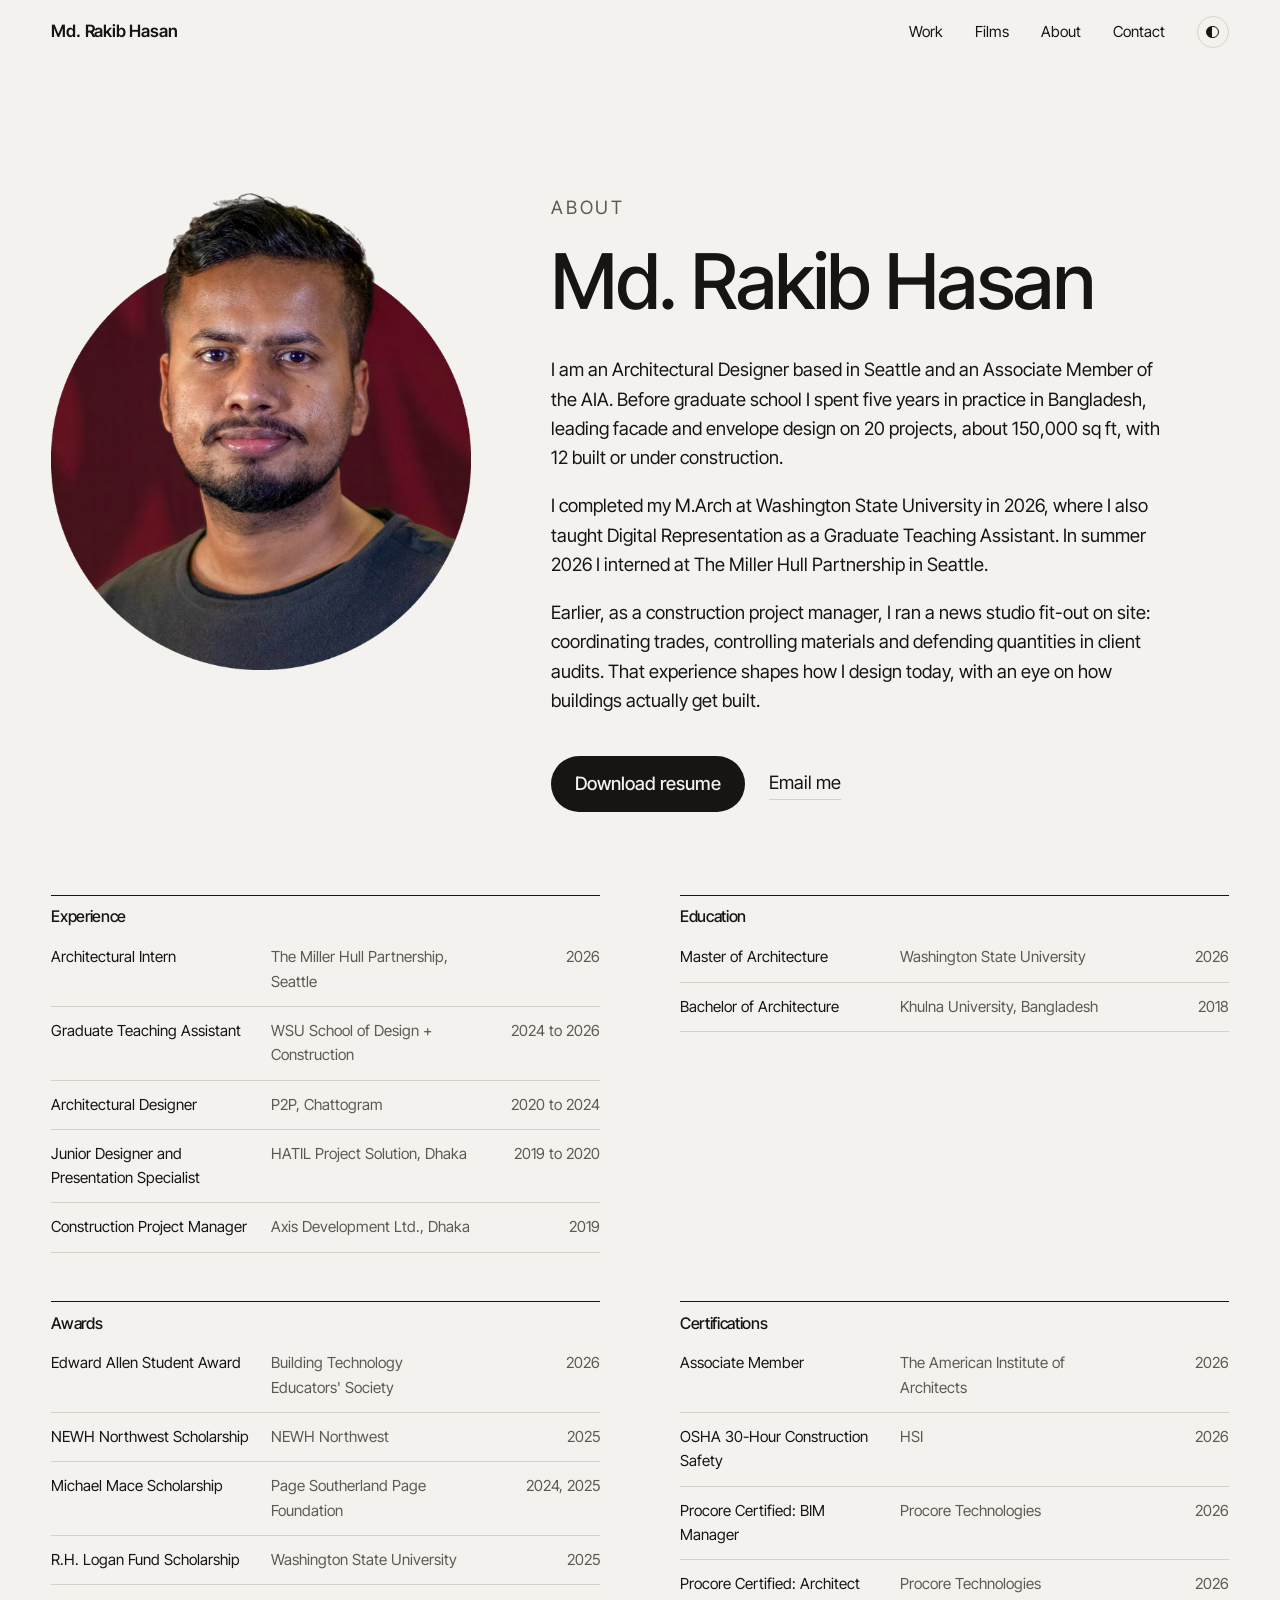
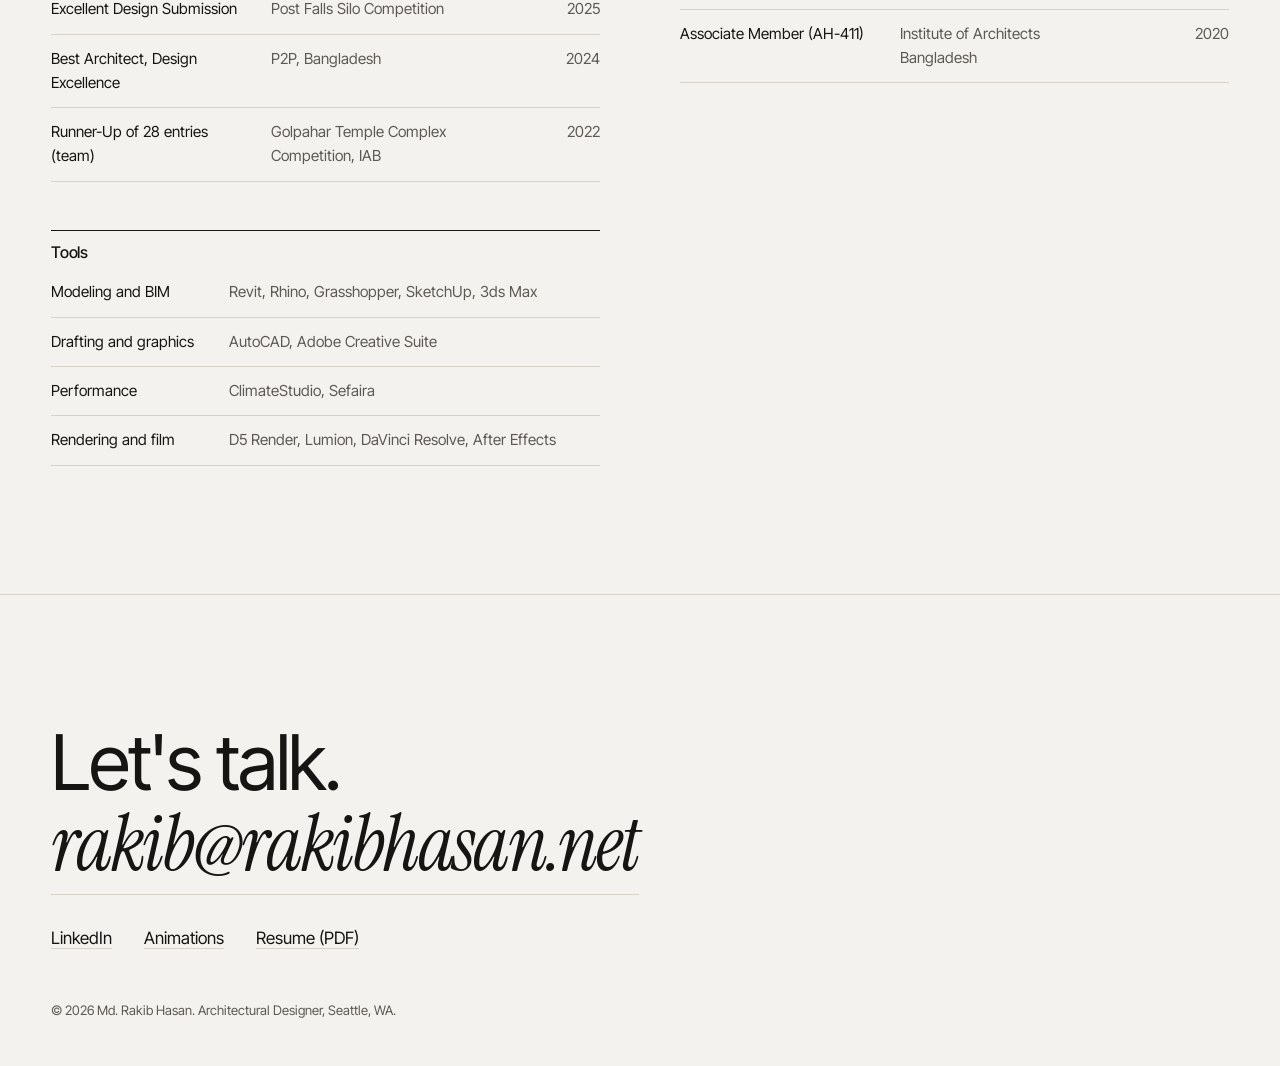
==== commit 898dd462: "Add Films to the top menu and land on #sections reliably Menu is now Work, Films, About, Contact. ma" ====
--- a/docs/about/index.html
+++ b/docs/about/index.html
@@ -26,7 +26,7 @@
 <body>
 <header class="bar">
   <a class="mark" href="../index.html">Md. Rakib Hasan</a>
-  <nav><a href="../index.html#work">Work</a><a href="../about/">About</a><a href="mailto:rakib@rakibhasan.net">Contact</a>
+  <nav><a href="../index.html#work">Work</a><a href="../work/professional-work/#films">Films</a><a href="../about/">About</a><a href="mailto:rakib@rakibhasan.net">Contact</a>
   <button class="theme" type="button" aria-label="Toggle dark mode"><span></span></button></nav>
 </header>
 <main>
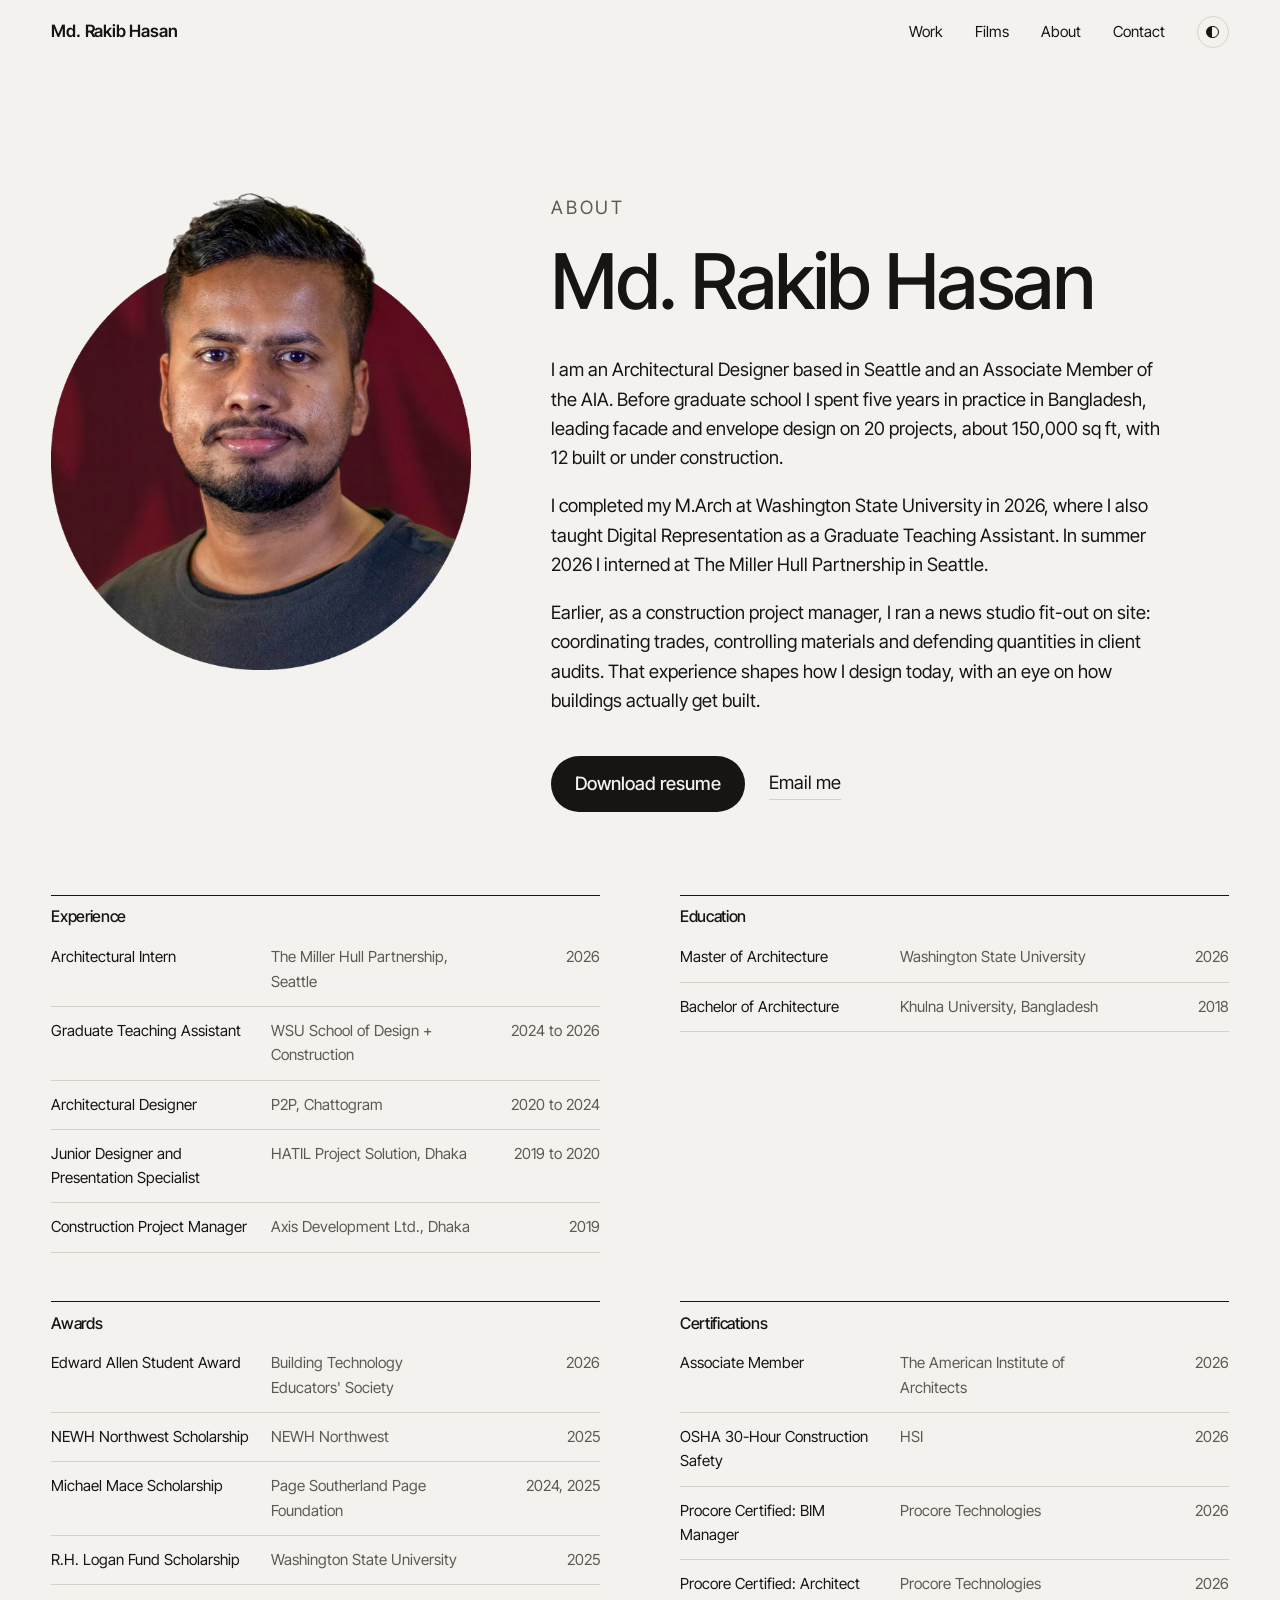
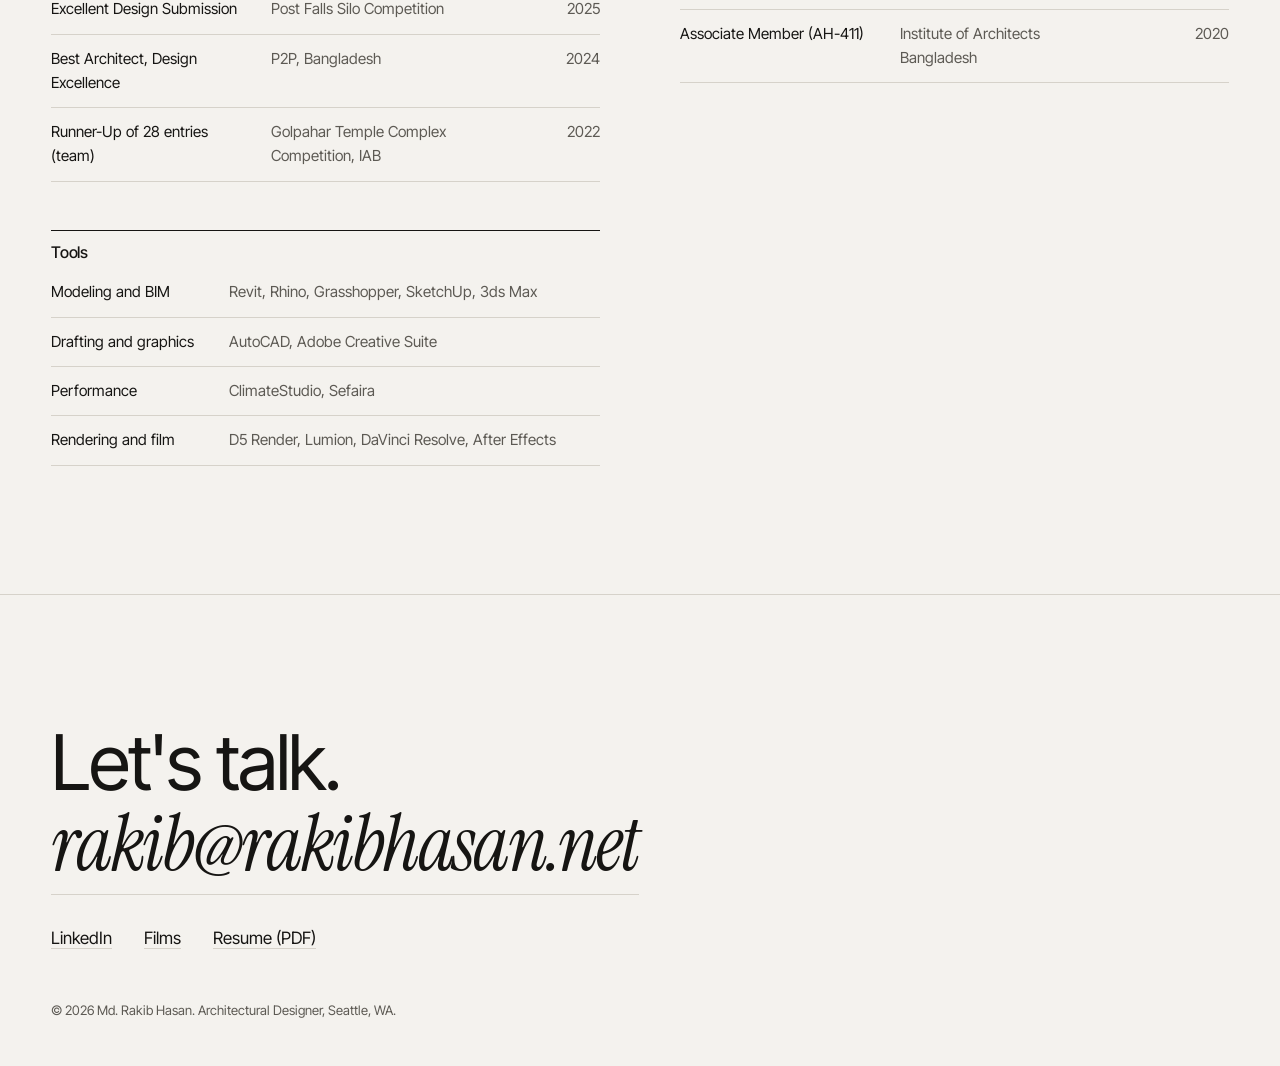
==== commit eee5deef: "Films page and highlight reel behind the home headline - New /films/ page: full-bleed silent looping" ====
--- a/docs/about/index.html
+++ b/docs/about/index.html
@@ -26,7 +26,7 @@
 <body>
 <header class="bar">
   <a class="mark" href="../index.html">Md. Rakib Hasan</a>
-  <nav><a href="../index.html#work">Work</a><a href="../work/professional-work/#films">Films</a><a href="../about/">About</a><a href="mailto:rakib@rakibhasan.net">Contact</a>
+  <nav><a href="../index.html#work">Work</a><a href="../films/">Films</a><a href="../about/">About</a><a href="mailto:rakib@rakibhasan.net">Contact</a>
   <button class="theme" type="button" aria-label="Toggle dark mode"><span></span></button></nav>
 </header>
 <main>
@@ -52,7 +52,7 @@
   <p class="foot-big">Let's talk.<br><a href="mailto:rakib@rakibhasan.net">rakib@rakibhasan.net</a></p>
   <ul>
     <li><a href="https://www.linkedin.com/in/rakibwsu" target="_blank" rel="noopener">LinkedIn</a></li>
-    <li><a href="../work/professional-work/#films">Animations</a></li>
+    <li><a href="../films/">Films</a></li>
     <li><a href="../assets/Md-Rakib-Hasan-Resume.pdf" target="_blank" rel="noopener">Resume (PDF)</a></li>
   </ul>
   <p class="small">&copy; 2026 Md. Rakib Hasan. Architectural Designer, Seattle, WA.</p>
--- a/docs/assets/css/style.css
+++ b/docs/assets/css/style.css
@@ -115,6 +115,40 @@
 figure { margin: 0; }
 figcaption { font-size: .85rem; color: var(--ink-2); margin-top: .6rem; }
 .zoom img { cursor: zoom-in; border-radius: 4px; background: #fff; }
+
+/* Reel hero: silent looping highlight video behind the headline (home + Films page) */
+.reel-hero { position: relative; overflow: hidden; background: #0e0e0d; color: #f4f2ee;
+  min-height: min(92vh, 940px); display: flex; align-items: flex-end; }
+.reel-hero.intro { max-width: none; margin: 0; padding: 0; }  /* override the old text-only intro box */
+.reel { position: absolute; inset: 0; }
+.reel-video { width: 100%; height: 100%; object-fit: cover; display: block; }
+.reel::after { content: ""; position: absolute; inset: 0; pointer-events: none;
+  background: linear-gradient(180deg, rgba(10,10,9,.35) 0%, rgba(10,10,9,.3) 35%, rgba(10,10,9,.78) 100%); }
+.reel-inner { position: relative; z-index: 1; width: 100%; max-width: var(--max); margin: 0 auto;
+  padding: clamp(6rem, 14vw, 10rem) var(--pad) clamp(3rem, 7vw, 5.5rem); }
+.reel-hero h1 { font-size: clamp(2.6rem, 7.2vw, 6.6rem); max-width: 14ch; text-shadow: 0 2px 30px rgba(0,0,0,.25); }
+.films-hero h1 { font-size: clamp(3.5rem, 12vw, 10rem); }
+.reel-hero .eyebrow { color: rgba(244,242,238,.8); }
+.reel-hero .lede { color: rgba(244,242,238,.85); max-width: 46ch; margin: 2rem 0 0; font-size: clamp(1.1rem, 1.6vw, 1.35rem); }
+.reel-hero .btn { background: #f4f2ee; color: #161513; }
+.reel-hero .btn:hover { background: var(--accent); color: #fff; }
+.reel-hero .link { color: #f4f2ee; border-color: rgba(244,242,238,.45); }
+.reel-hero .link:hover { border-color: #f4f2ee; }
+.reel-toggle { position: absolute; z-index: 2; right: var(--pad); bottom: clamp(1.25rem, 3vw, 2rem); width: 2.5rem; height: 2.5rem;
+  border-radius: 50%; border: 1px solid rgba(244,242,238,.5); background: rgba(10,10,9,.35); cursor: pointer; display: grid; place-items: center; }
+.reel-toggle span { display: block; width: 10px; height: 12px; border-left: 3px solid #f4f2ee; border-right: 3px solid #f4f2ee; }
+.reel-toggle[aria-pressed="true"] span { width: 0; height: 0; border: 0; border-left: 11px solid #f4f2ee;
+  border-top: 7px solid transparent; border-bottom: 7px solid transparent; margin-left: 3px; }
+.reel-hero.no-motion .reel-toggle { display: none; }
+
+/* Link card from Professional Work to the Films page */
+.films-teaser { max-width: var(--max); margin: 0 auto; padding: 0 var(--pad) clamp(3.5rem, 8vw, 6rem); scroll-margin-top: 5rem; }
+.films-teaser a { position: relative; display: block; overflow: hidden; border-radius: 4px; background: #000; aspect-ratio: 21 / 9; }
+.films-teaser img { width: 100%; height: 100%; object-fit: cover; opacity: .8; transition: transform 1.2s cubic-bezier(.2,.7,.2,1), opacity .4s; }
+.films-teaser a:hover img { transform: scale(1.03); opacity: .65; }
+.films-teaser-text { position: absolute; left: 0; bottom: 0; padding: clamp(1.25rem, 4vw, 2.5rem); color: #f4f2ee; }
+.films-teaser-text .eyebrow { color: rgba(244,242,238,.8); display: block; margin-bottom: .5rem; }
+.films-teaser-text strong { font-weight: 500; font-size: clamp(1.4rem, 3.2vw, 2.6rem); letter-spacing: -0.02em; line-height: 1.1; }
 
 /* Films: self-hosted animations, poster frame until play */
 .films { max-width: var(--max); margin: 0 auto; padding: 0 var(--pad) clamp(3.5rem, 8vw, 6rem); scroll-margin-top: 5rem; }
